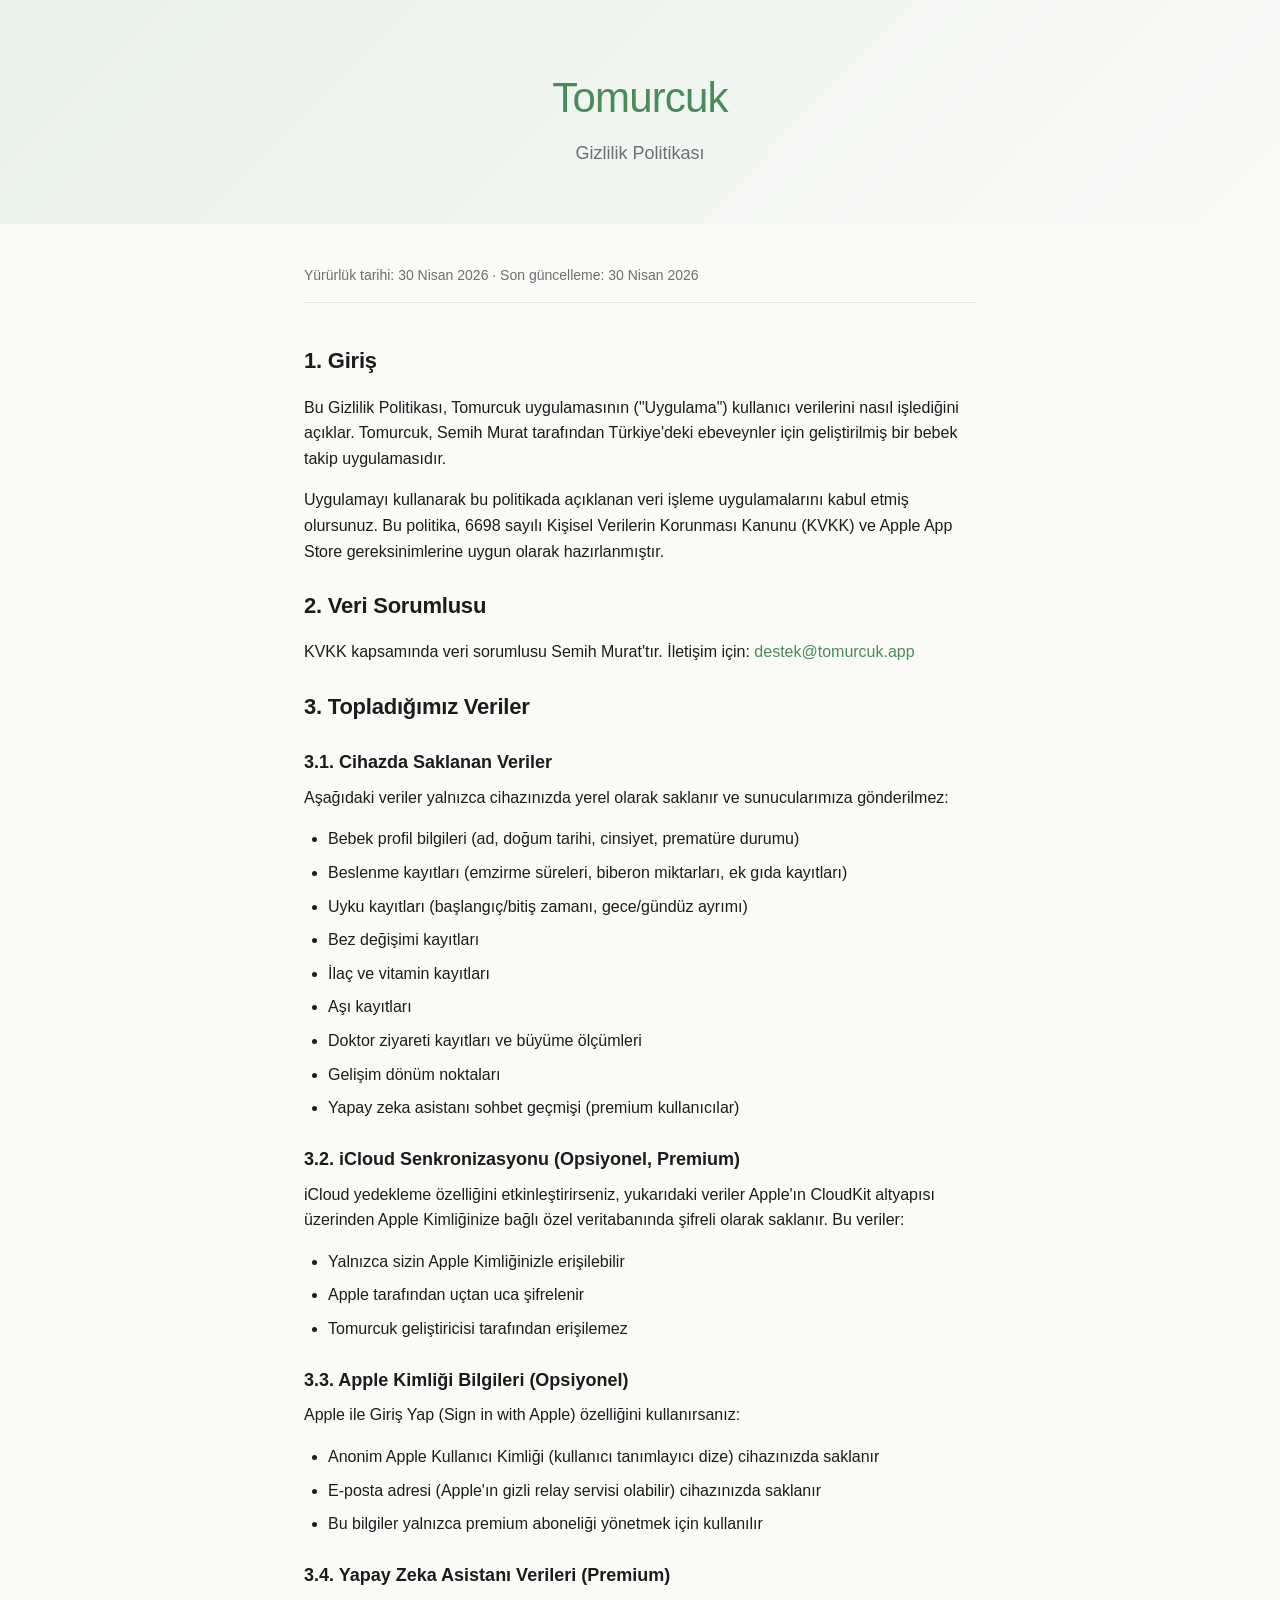
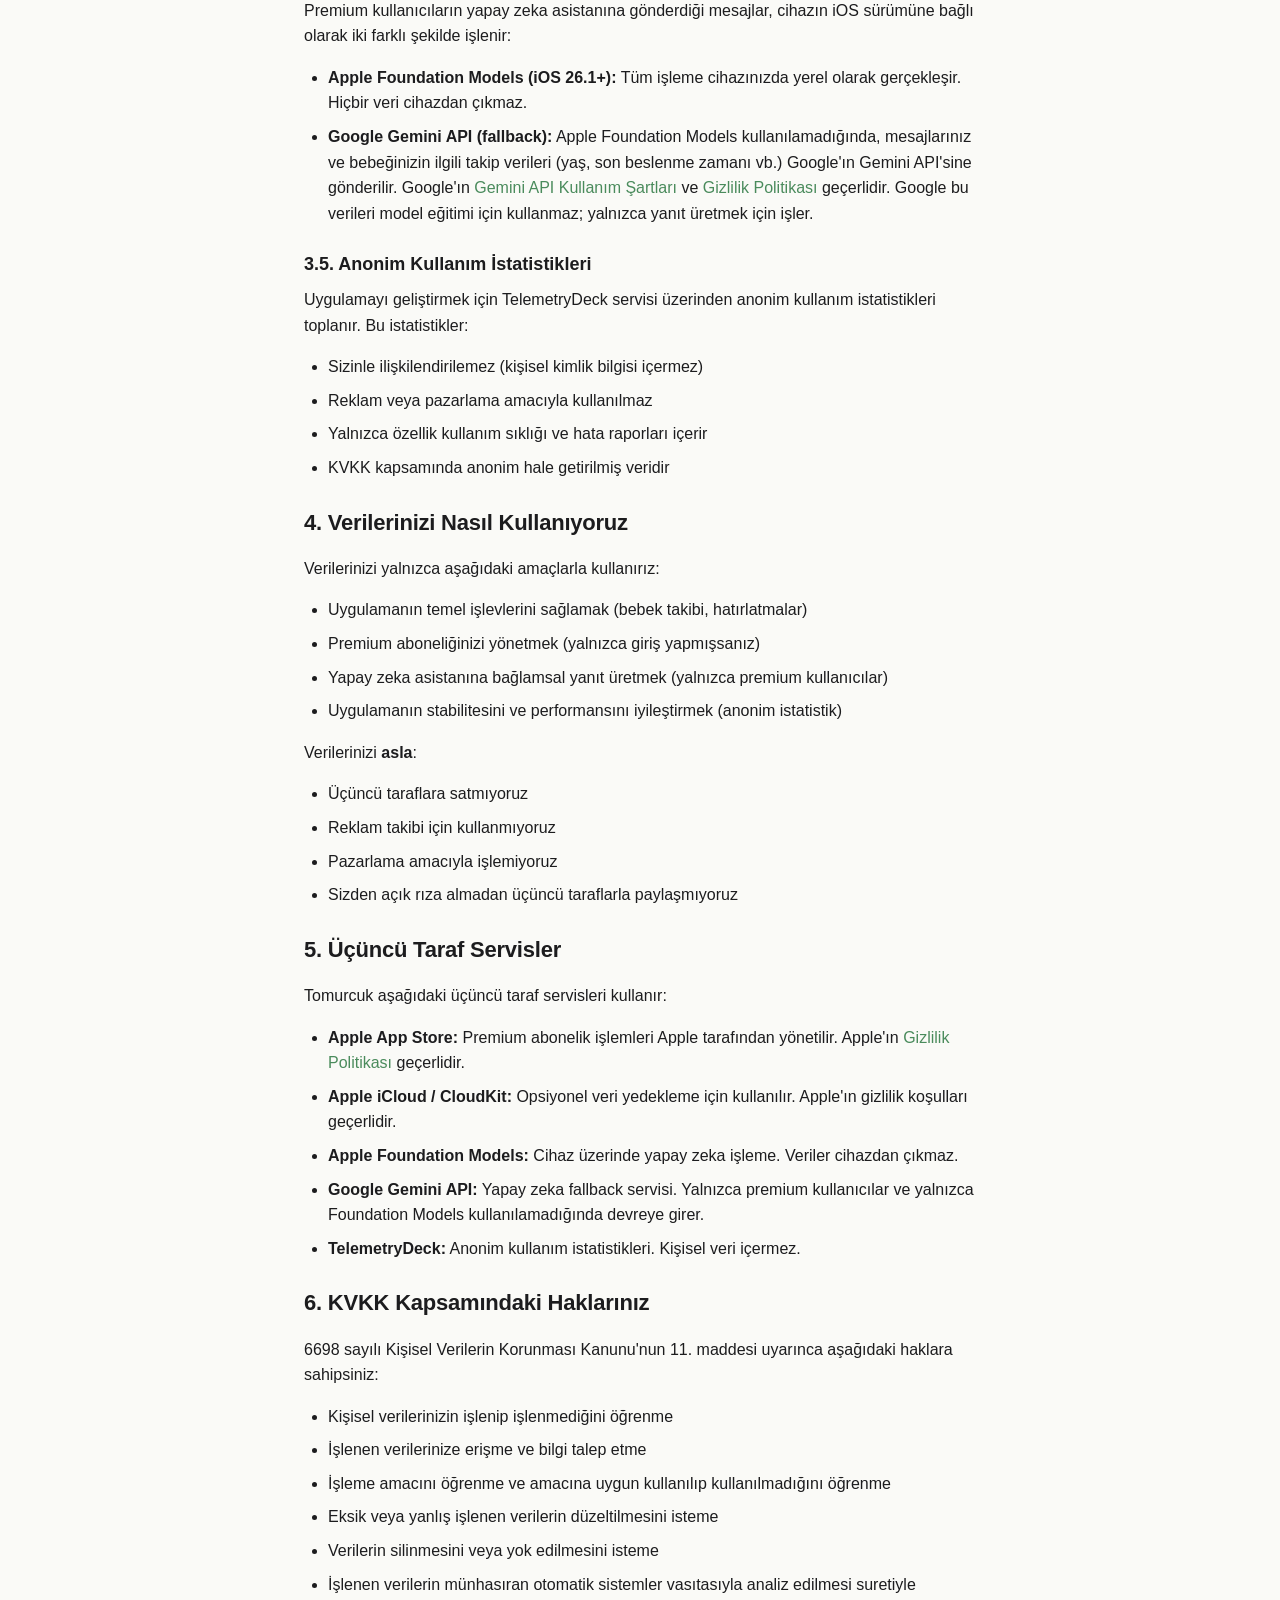
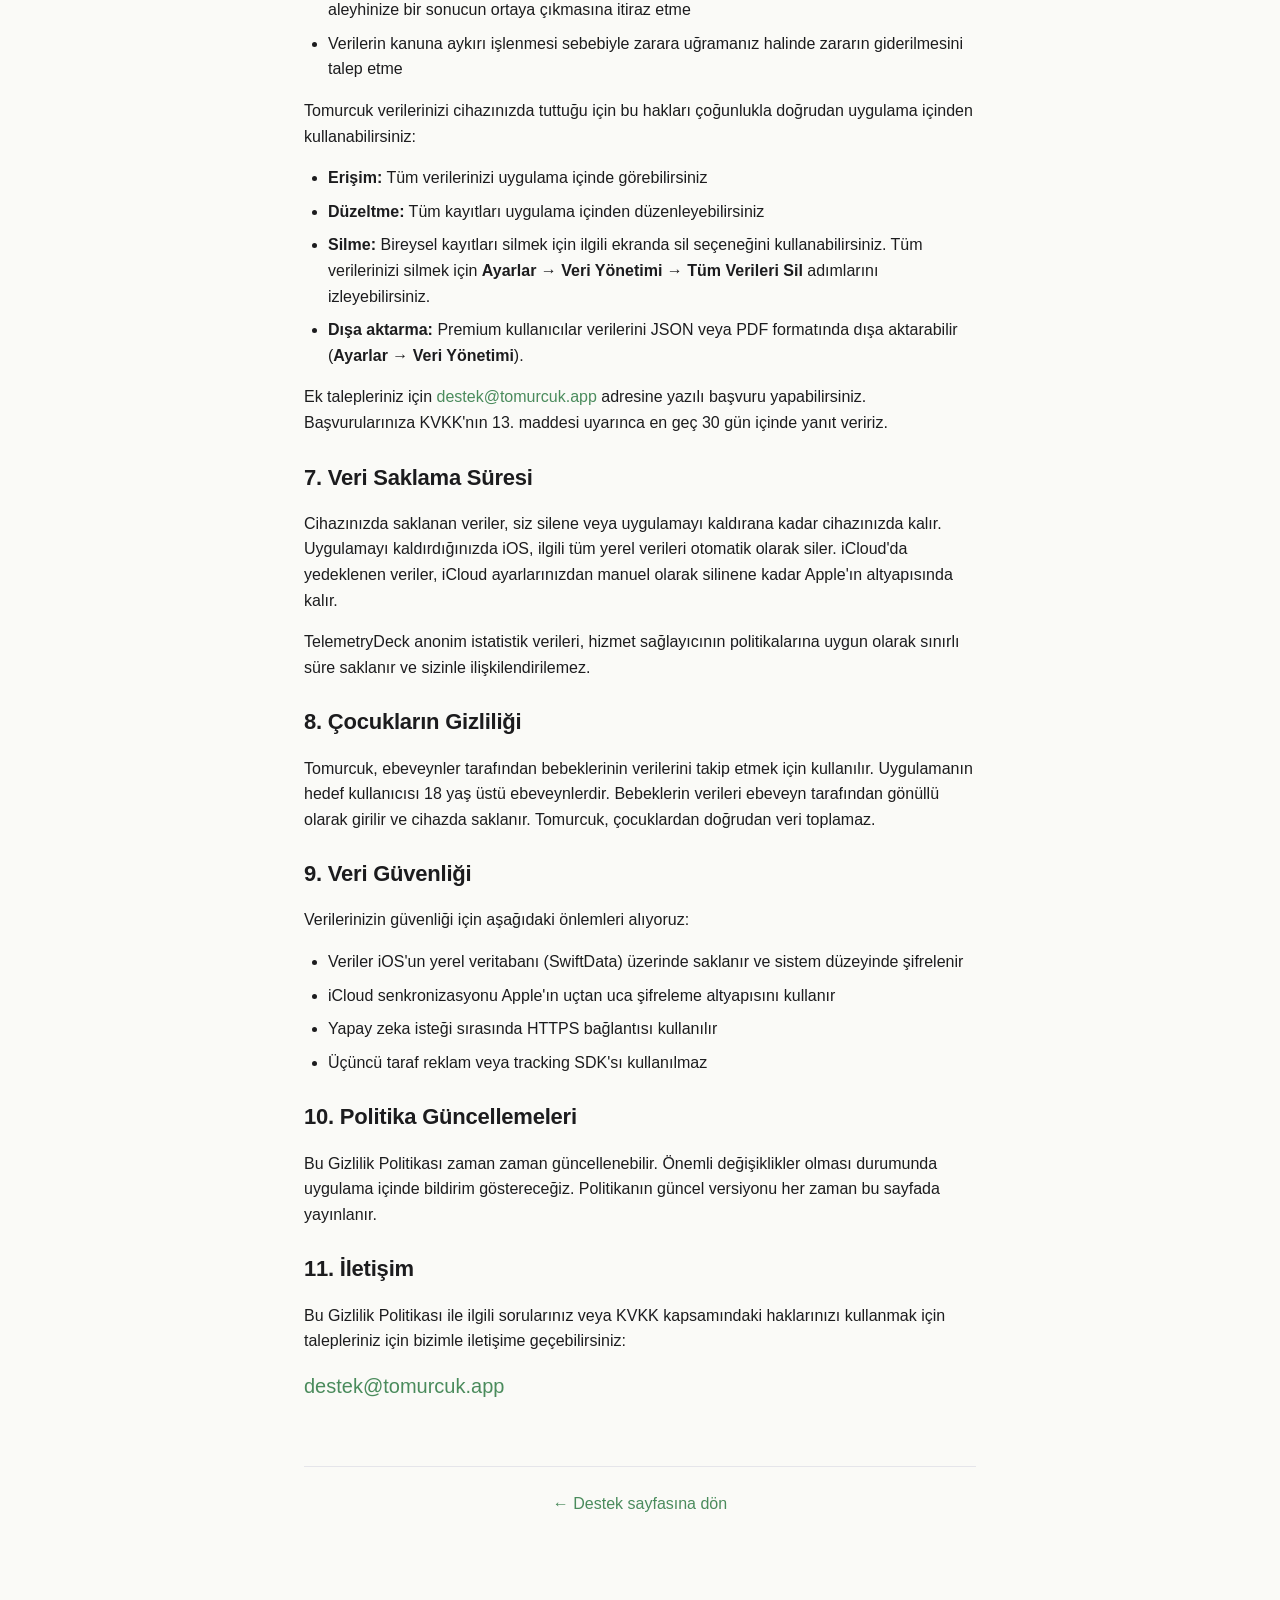
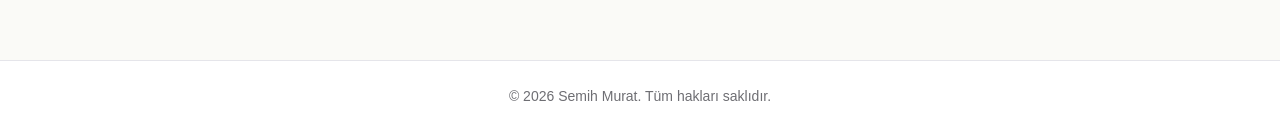
==== privacy.html @ 0580f62c "Initial States" ====
<!DOCTYPE html>
<html lang="tr">
<head>
  <meta charset="UTF-8">
  <meta name="viewport" content="width=device-width, initial-scale=1.0">
  <meta name="description" content="Tomurcuk uygulamasının gizlilik politikası. KVKK uyumlu, şeffaf veri kullanımı.">
  <title>Tomurcuk — Gizlilik Politikası</title>
  <link rel="stylesheet" href="style.css">
</head>
<body>
  <header class="hero">
    <div class="container">
      <h1 class="logo"><a href="index.html">Tomurcuk</a></h1>
      <p class="tagline">Gizlilik Politikası</p>
    </div>
  </header>

  <main class="container legal">
    <p class="meta">Yürürlük tarihi: 30 Nisan 2026 &middot; Son güncelleme: 30 Nisan 2026</p>

    <section>
      <h2>1. Giriş</h2>
      <p>
        Bu Gizlilik Politikası, Tomurcuk uygulamasının ("Uygulama") kullanıcı
        verilerini nasıl işlediğini açıklar. Tomurcuk, Semih Murat tarafından
        Türkiye'deki ebeveynler için geliştirilmiş bir bebek takip
        uygulamasıdır.
      </p>
      <p>
        Uygulamayı kullanarak bu politikada açıklanan veri işleme uygulamalarını
        kabul etmiş olursunuz. Bu politika, 6698 sayılı Kişisel Verilerin
        Korunması Kanunu (KVKK) ve Apple App Store gereksinimlerine uygun olarak
        hazırlanmıştır.
      </p>
    </section>

    <section>
      <h2>2. Veri Sorumlusu</h2>
      <p>
        KVKK kapsamında veri sorumlusu Semih Murat'tır. İletişim için:
        <a href="mailto:destek@tomurcuk.app">destek@tomurcuk.app</a>
      </p>
    </section>

    <section>
      <h2>3. Topladığımız Veriler</h2>

      <h3>3.1. Cihazda Saklanan Veriler</h3>
      <p>
        Aşağıdaki veriler yalnızca cihazınızda yerel olarak saklanır ve
        sunucularımıza gönderilmez:
      </p>
      <ul>
        <li>Bebek profil bilgileri (ad, doğum tarihi, cinsiyet, prematüre durumu)</li>
        <li>Beslenme kayıtları (emzirme süreleri, biberon miktarları, ek gıda kayıtları)</li>
        <li>Uyku kayıtları (başlangıç/bitiş zamanı, gece/gündüz ayrımı)</li>
        <li>Bez değişimi kayıtları</li>
        <li>İlaç ve vitamin kayıtları</li>
        <li>Aşı kayıtları</li>
        <li>Doktor ziyareti kayıtları ve büyüme ölçümleri</li>
        <li>Gelişim dönüm noktaları</li>
        <li>Yapay zeka asistanı sohbet geçmişi (premium kullanıcılar)</li>
      </ul>

      <h3>3.2. iCloud Senkronizasyonu (Opsiyonel, Premium)</h3>
      <p>
        iCloud yedekleme özelliğini etkinleştirirseniz, yukarıdaki veriler
        Apple'ın CloudKit altyapısı üzerinden Apple Kimliğinize bağlı özel
        veritabanında şifreli olarak saklanır. Bu veriler:
      </p>
      <ul>
        <li>Yalnızca sizin Apple Kimliğinizle erişilebilir</li>
        <li>Apple tarafından uçtan uca şifrelenir</li>
        <li>Tomurcuk geliştiricisi tarafından erişilemez</li>
      </ul>

      <h3>3.3. Apple Kimliği Bilgileri (Opsiyonel)</h3>
      <p>
        Apple ile Giriş Yap (Sign in with Apple) özelliğini kullanırsanız:
      </p>
      <ul>
        <li>
          Anonim Apple Kullanıcı Kimliği (kullanıcı tanımlayıcı dize) cihazınızda
          saklanır
        </li>
        <li>E-posta adresi (Apple'ın gizli relay servisi olabilir) cihazınızda saklanır</li>
        <li>Bu bilgiler yalnızca premium aboneliği yönetmek için kullanılır</li>
      </ul>

      <h3>3.4. Yapay Zeka Asistanı Verileri (Premium)</h3>
      <p>
        Premium kullanıcıların yapay zeka asistanına gönderdiği mesajlar, cihazın
        iOS sürümüne bağlı olarak iki farklı şekilde işlenir:
      </p>
      <ul>
        <li>
          <strong>Apple Foundation Models (iOS 26.1+):</strong> Tüm işleme
          cihazınızda yerel olarak gerçekleşir. Hiçbir veri cihazdan çıkmaz.
        </li>
        <li>
          <strong>Google Gemini API (fallback):</strong> Apple Foundation Models
          kullanılamadığında, mesajlarınız ve bebeğinizin ilgili takip verileri
          (yaş, son beslenme zamanı vb.) Google'ın Gemini API'sine gönderilir.
          Google'ın <a href="https://ai.google.dev/gemini-api/terms" target="_blank" rel="noopener">Gemini API Kullanım Şartları</a>
          ve <a href="https://policies.google.com/privacy" target="_blank" rel="noopener">Gizlilik Politikası</a> geçerlidir.
          Google bu verileri model eğitimi için kullanmaz; yalnızca yanıt üretmek
          için işler.
        </li>
      </ul>

      <h3>3.5. Anonim Kullanım İstatistikleri</h3>
      <p>
        Uygulamayı geliştirmek için TelemetryDeck servisi üzerinden anonim
        kullanım istatistikleri toplanır. Bu istatistikler:
      </p>
      <ul>
        <li>Sizinle ilişkilendirilemez (kişisel kimlik bilgisi içermez)</li>
        <li>Reklam veya pazarlama amacıyla kullanılmaz</li>
        <li>Yalnızca özellik kullanım sıklığı ve hata raporları içerir</li>
        <li>KVKK kapsamında anonim hale getirilmiş veridir</li>
      </ul>
    </section>

    <section>
      <h2>4. Verilerinizi Nasıl Kullanıyoruz</h2>
      <p>Verilerinizi yalnızca aşağıdaki amaçlarla kullanırız:</p>
      <ul>
        <li>Uygulamanın temel işlevlerini sağlamak (bebek takibi, hatırlatmalar)</li>
        <li>Premium aboneliğinizi yönetmek (yalnızca giriş yapmışsanız)</li>
        <li>Yapay zeka asistanına bağlamsal yanıt üretmek (yalnızca premium kullanıcılar)</li>
        <li>Uygulamanın stabilitesini ve performansını iyileştirmek (anonim istatistik)</li>
      </ul>
      <p>Verilerinizi <strong>asla</strong>:</p>
      <ul>
        <li>Üçüncü taraflara satmıyoruz</li>
        <li>Reklam takibi için kullanmıyoruz</li>
        <li>Pazarlama amacıyla işlemiyoruz</li>
        <li>Sizden açık rıza almadan üçüncü taraflarla paylaşmıyoruz</li>
      </ul>
    </section>

    <section>
      <h2>5. Üçüncü Taraf Servisler</h2>
      <p>Tomurcuk aşağıdaki üçüncü taraf servisleri kullanır:</p>
      <ul>
        <li>
          <strong>Apple App Store:</strong> Premium abonelik işlemleri Apple
          tarafından yönetilir. Apple'ın
          <a href="https://www.apple.com/legal/privacy/tr/" target="_blank" rel="noopener">Gizlilik Politikası</a> geçerlidir.
        </li>
        <li>
          <strong>Apple iCloud / CloudKit:</strong> Opsiyonel veri yedekleme
          için kullanılır. Apple'ın gizlilik koşulları geçerlidir.
        </li>
        <li>
          <strong>Apple Foundation Models:</strong> Cihaz üzerinde yapay zeka
          işleme. Veriler cihazdan çıkmaz.
        </li>
        <li>
          <strong>Google Gemini API:</strong> Yapay zeka fallback servisi.
          Yalnızca premium kullanıcılar ve yalnızca Foundation Models
          kullanılamadığında devreye girer.
        </li>
        <li>
          <strong>TelemetryDeck:</strong> Anonim kullanım istatistikleri.
          Kişisel veri içermez.
        </li>
      </ul>
    </section>

    <section>
      <h2>6. KVKK Kapsamındaki Haklarınız</h2>
      <p>
        6698 sayılı Kişisel Verilerin Korunması Kanunu'nun 11. maddesi uyarınca
        aşağıdaki haklara sahipsiniz:
      </p>
      <ul>
        <li>Kişisel verilerinizin işlenip işlenmediğini öğrenme</li>
        <li>İşlenen verilerinize erişme ve bilgi talep etme</li>
        <li>İşleme amacını öğrenme ve amacına uygun kullanılıp kullanılmadığını öğrenme</li>
        <li>Eksik veya yanlış işlenen verilerin düzeltilmesini isteme</li>
        <li>Verilerin silinmesini veya yok edilmesini isteme</li>
        <li>İşlenen verilerin münhasıran otomatik sistemler vasıtasıyla analiz edilmesi suretiyle aleyhinize bir sonucun ortaya çıkmasına itiraz etme</li>
        <li>Verilerin kanuna aykırı işlenmesi sebebiyle zarara uğramanız halinde zararın giderilmesini talep etme</li>
      </ul>
      <p>
        Tomurcuk verilerinizi cihazınızda tuttuğu için bu hakları çoğunlukla
        doğrudan uygulama içinden kullanabilirsiniz:
      </p>
      <ul>
        <li><strong>Erişim:</strong> Tüm verilerinizi uygulama içinde görebilirsiniz</li>
        <li>
          <strong>Düzeltme:</strong> Tüm kayıtları uygulama içinden
          düzenleyebilirsiniz
        </li>
        <li>
          <strong>Silme:</strong> Bireysel kayıtları silmek için ilgili ekranda
          sil seçeneğini kullanabilirsiniz. Tüm verilerinizi silmek için
          <strong>Ayarlar &rarr; Veri Yönetimi &rarr; Tüm Verileri Sil</strong>
          adımlarını izleyebilirsiniz.
        </li>
        <li>
          <strong>Dışa aktarma:</strong> Premium kullanıcılar verilerini JSON
          veya PDF formatında dışa aktarabilir
          (<strong>Ayarlar &rarr; Veri Yönetimi</strong>).
        </li>
      </ul>
      <p>
        Ek talepleriniz için
        <a href="mailto:destek@tomurcuk.app">destek@tomurcuk.app</a> adresine
        yazılı başvuru yapabilirsiniz. Başvurularınıza KVKK'nın 13. maddesi
        uyarınca en geç 30 gün içinde yanıt veririz.
      </p>
    </section>

    <section>
      <h2>7. Veri Saklama Süresi</h2>
      <p>
        Cihazınızda saklanan veriler, siz silene veya uygulamayı kaldırana kadar
        cihazınızda kalır. Uygulamayı kaldırdığınızda iOS, ilgili tüm yerel
        verileri otomatik olarak siler. iCloud'da yedeklenen veriler, iCloud
        ayarlarınızdan manuel olarak silinene kadar Apple'ın altyapısında kalır.
      </p>
      <p>
        TelemetryDeck anonim istatistik verileri, hizmet sağlayıcının
        politikalarına uygun olarak sınırlı süre saklanır ve sizinle
        ilişkilendirilemez.
      </p>
    </section>

    <section>
      <h2>8. Çocukların Gizliliği</h2>
      <p>
        Tomurcuk, ebeveynler tarafından bebeklerinin verilerini takip etmek için
        kullanılır. Uygulamanın hedef kullanıcısı 18 yaş üstü ebeveynlerdir.
        Bebeklerin verileri ebeveyn tarafından gönüllü olarak girilir ve
        cihazda saklanır. Tomurcuk, çocuklardan doğrudan veri toplamaz.
      </p>
    </section>

    <section>
      <h2>9. Veri Güvenliği</h2>
      <p>
        Verilerinizin güvenliği için aşağıdaki önlemleri alıyoruz:
      </p>
      <ul>
        <li>Veriler iOS'un yerel veritabanı (SwiftData) üzerinde saklanır ve sistem düzeyinde şifrelenir</li>
        <li>iCloud senkronizasyonu Apple'ın uçtan uca şifreleme altyapısını kullanır</li>
        <li>Yapay zeka isteği sırasında HTTPS bağlantısı kullanılır</li>
        <li>Üçüncü taraf reklam veya tracking SDK'sı kullanılmaz</li>
      </ul>
    </section>

    <section>
      <h2>10. Politika Güncellemeleri</h2>
      <p>
        Bu Gizlilik Politikası zaman zaman güncellenebilir. Önemli değişiklikler
        olması durumunda uygulama içinde bildirim göstereceğiz. Politikanın güncel
        versiyonu her zaman bu sayfada yayınlanır.
      </p>
    </section>

    <section>
      <h2>11. İletişim</h2>
      <p>
        Bu Gizlilik Politikası ile ilgili sorularınız veya KVKK kapsamındaki
        haklarınızı kullanmak için talepleriniz için bizimle iletişime
        geçebilirsiniz:
      </p>
      <p class="email">
        <a href="mailto:destek@tomurcuk.app">destek@tomurcuk.app</a>
      </p>
    </section>

    <p class="back-link">
      <a href="index.html">&larr; Destek sayfasına dön</a>
    </p>
  </main>

  <footer>
    <div class="container">
      <p>&copy; 2026 Semih Murat. Tüm hakları saklıdır.</p>
    </div>
  </footer>
</body>
</html>
---- style.css ----
/* Tomurcuk Destek Sayfası — Tasarım Dili
   ========================================
   Renk paleti uygulamadaki AppColors token'larıyla uyumlu:
   - primaryGreen tonları (Tomurcuk yeşili)
   - soft pastel arka planlar
   - generous whitespace
   - SF Pro / Inter rounded tipografi (system fallback)
*/

:root {
  --color-bg: #FAFAF7;
  --color-bg-card: #FFFFFF;
  --color-text-primary: #1C1C1E;
  --color-text-secondary: #6E6E73;
  --color-accent: #4A8B5C;
  --color-accent-soft: #E8F1EA;
  --color-border: #E5E5EA;
  --color-link: #4A8B5C;
  --color-link-hover: #2F6B41;

  --space-xs: 8px;
  --space-sm: 16px;
  --space-md: 24px;
  --space-lg: 40px;
  --space-xl: 64px;

  --radius-sm: 8px;
  --radius-md: 12px;
  --radius-lg: 20px;

  --font-display: -apple-system, BlinkMacSystemFont, "SF Pro Rounded", "SF Pro Display",
    "Inter", "Helvetica Neue", Arial, sans-serif;
  --font-body: -apple-system, BlinkMacSystemFont, "SF Pro Text", "Inter",
    "Helvetica Neue", Arial, sans-serif;

  --max-width: 720px;
}

@media (prefers-color-scheme: dark) {
  :root {
    --color-bg: #1C1C1E;
    --color-bg-card: #2C2C2E;
    --color-text-primary: #F2F2F7;
    --color-text-secondary: #AEAEB2;
    --color-accent: #7CB89A;
    --color-accent-soft: #2C3A30;
    --color-border: #38383A;
    --color-link: #7CB89A;
    --color-link-hover: #A8D4BC;
  }
}

* {
  box-sizing: border-box;
  margin: 0;
  padding: 0;
}

html {
  scroll-behavior: smooth;
}

body {
  background: var(--color-bg);
  color: var(--color-text-primary);
  font-family: var(--font-body);
  font-size: 16px;
  line-height: 1.6;
  -webkit-font-smoothing: antialiased;
  -moz-osx-font-smoothing: grayscale;
}

.container {
  max-width: var(--max-width);
  margin: 0 auto;
  padding: 0 var(--space-md);
}

/* Hero */
.hero {
  background: linear-gradient(135deg, var(--color-accent-soft) 0%, var(--color-bg) 100%);
  padding: var(--space-xl) 0 var(--space-lg);
  text-align: center;
}

.logo {
  font-family: var(--font-display);
  font-size: 42px;
  font-weight: 700;
  letter-spacing: -0.02em;
  color: var(--color-accent);
  margin-bottom: var(--space-xs);
}

.logo a {
  color: var(--color-accent);
  text-decoration: none;
}

.tagline {
  font-size: 18px;
  color: var(--color-text-secondary);
  font-weight: 500;
}

/* Main */
main {
  padding: var(--space-lg) var(--space-md);
}

main.legal {
  padding-top: var(--space-lg);
  padding-bottom: var(--space-xl);
}

section {
  margin-bottom: var(--space-lg);
}

h2 {
  font-family: var(--font-display);
  font-size: 26px;
  font-weight: 600;
  letter-spacing: -0.01em;
  margin-bottom: var(--space-sm);
  color: var(--color-text-primary);
}

h3 {
  font-family: var(--font-display);
  font-size: 18px;
  font-weight: 600;
  margin-top: var(--space-md);
  margin-bottom: var(--space-xs);
  color: var(--color-text-primary);
}

p {
  margin-bottom: var(--space-sm);
  color: var(--color-text-primary);
}

a {
  color: var(--color-link);
  text-decoration: none;
  font-weight: 500;
  transition: color 0.15s ease;
}

a:hover {
  color: var(--color-link-hover);
  text-decoration: underline;
}

ul {
  margin: var(--space-sm) 0;
  padding-left: var(--space-md);
}

li {
  margin-bottom: var(--space-xs);
  color: var(--color-text-primary);
}

strong {
  font-weight: 600;
  color: var(--color-text-primary);
}

/* FAQ */
.faq details {
  background: var(--color-bg-card);
  border: 1px solid var(--color-border);
  border-radius: var(--radius-md);
  padding: var(--space-sm) var(--space-md);
  margin-bottom: var(--space-sm);
  transition: border-color 0.15s ease;
}

.faq details[open] {
  border-color: var(--color-accent);
}

.faq summary {
  cursor: pointer;
  font-weight: 600;
  font-size: 16px;
  color: var(--color-text-primary);
  list-style: none;
  position: relative;
  padding-right: var(--space-md);
}

.faq summary::-webkit-details-marker {
  display: none;
}

.faq summary::after {
  content: "+";
  position: absolute;
  right: 0;
  top: 50%;
  transform: translateY(-50%);
  font-size: 22px;
  font-weight: 300;
  color: var(--color-accent);
  transition: transform 0.2s ease;
}

.faq details[open] summary::after {
  content: "−";
}

.faq details p {
  margin-top: var(--space-sm);
  color: var(--color-text-secondary);
}

/* Contact */
.contact {
  background: var(--color-accent-soft);
  border-radius: var(--radius-lg);
  padding: var(--space-md);
  text-align: center;
}

.contact h2 {
  margin-bottom: var(--space-xs);
}

.email {
  font-size: 20px;
  font-weight: 600;
  margin: var(--space-sm) 0 var(--space-xs);
}

.response-time {
  font-size: 14px;
  color: var(--color-text-secondary);
  margin: 0;
}

/* Links */
.links ul {
  list-style: none;
  padding: 0;
}

.links li {
  margin-bottom: var(--space-xs);
}

/* Legal Pages */
.legal .meta {
  font-size: 14px;
  color: var(--color-text-secondary);
  margin-bottom: var(--space-lg);
  padding-bottom: var(--space-sm);
  border-bottom: 1px solid var(--color-border);
}

.legal section {
  margin-bottom: var(--space-md);
}

.legal h2 {
  font-size: 22px;
  margin-top: var(--space-lg);
}

.legal h2:first-of-type {
  margin-top: 0;
}

.back-link {
  margin-top: var(--space-xl);
  padding-top: var(--space-md);
  border-top: 1px solid var(--color-border);
  text-align: center;
}

/* Footer */
footer {
  background: var(--color-bg-card);
  border-top: 1px solid var(--color-border);
  padding: var(--space-md) 0;
  margin-top: var(--space-xl);
  text-align: center;
}

footer p {
  font-size: 14px;
  color: var(--color-text-secondary);
  margin-bottom: var(--space-xs);
}

footer .disclaimer {
  font-size: 12px;
  font-style: italic;
  margin: 0;
}

/* Responsive */
@media (max-width: 600px) {
  .logo {
    font-size: 36px;
  }

  .tagline {
    font-size: 16px;
  }

  h2 {
    font-size: 22px;
  }

  .hero {
    padding: var(--space-lg) 0 var(--space-md);
  }

  main {
    padding: var(--space-md) var(--space-sm);
  }
}
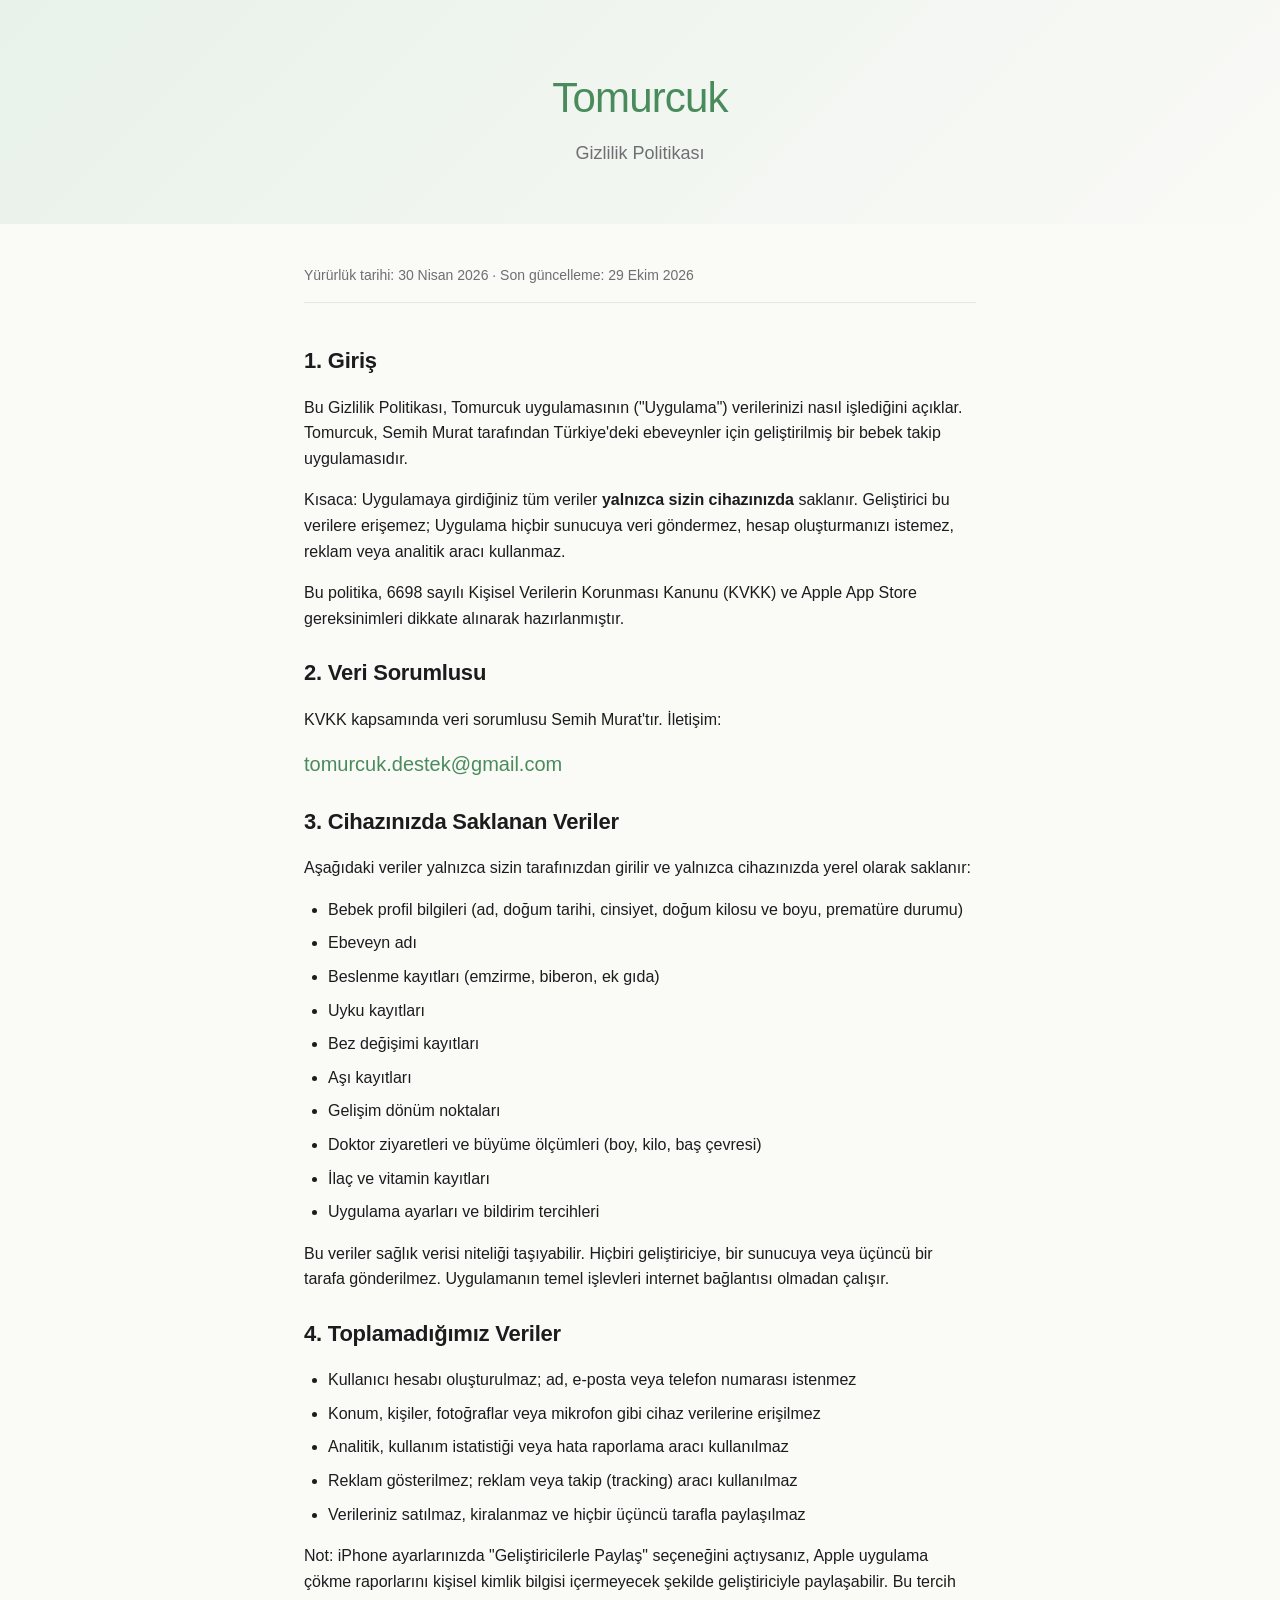
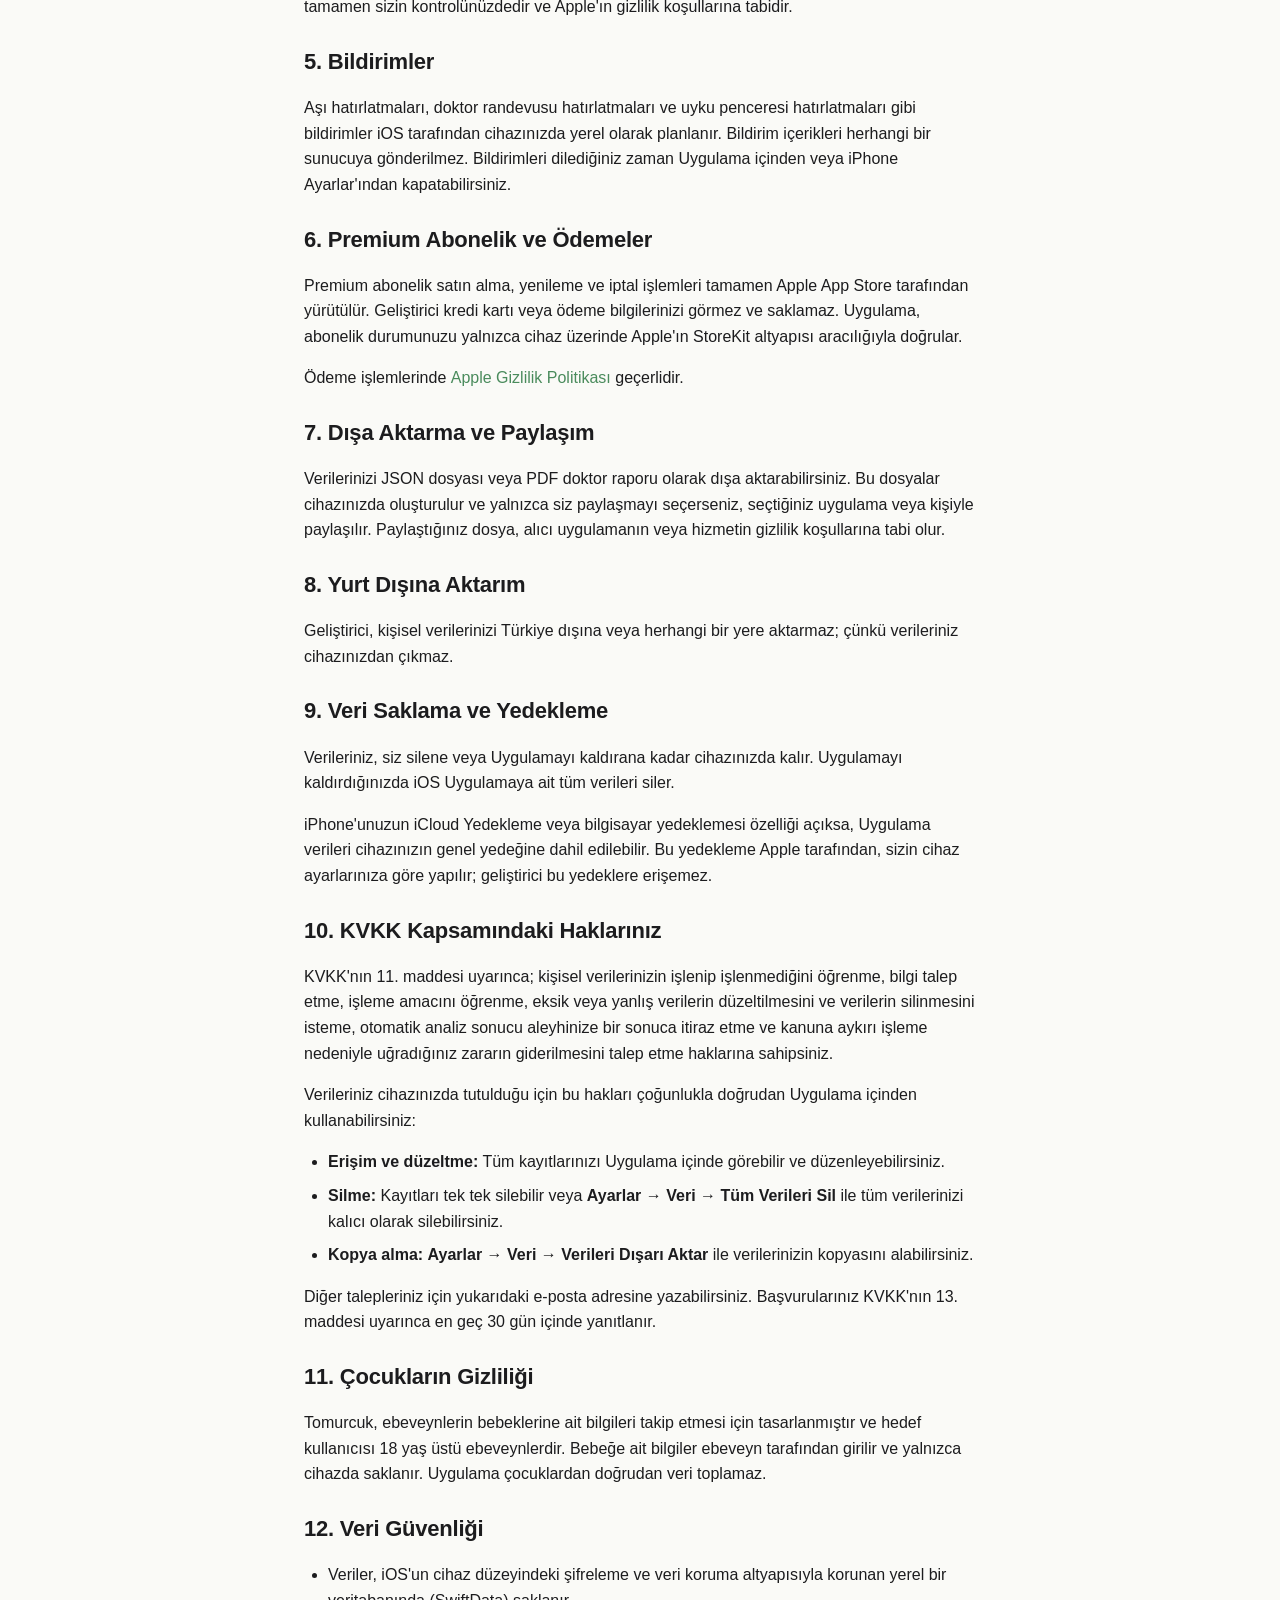
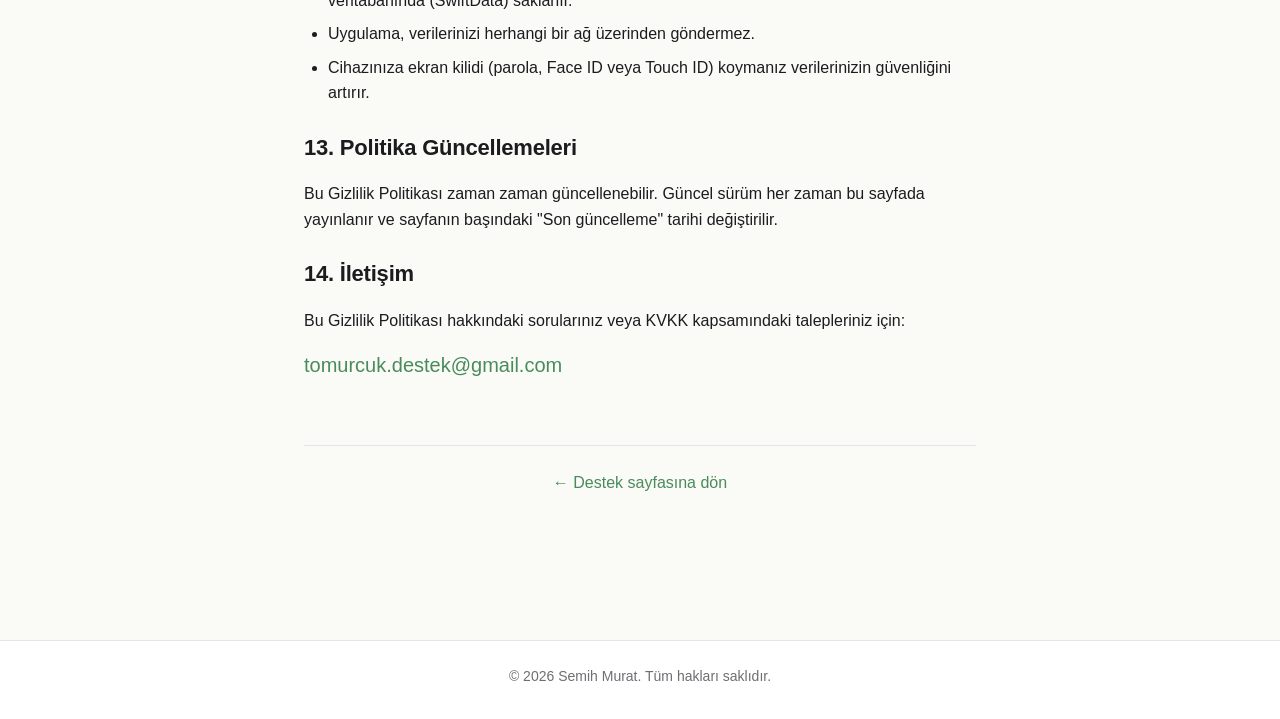
==== commit 67957ea6: "Update privacy policy details and contact information" ====
--- a/privacy.html
+++ b/privacy.html
@@ -3,7 +3,7 @@
 <head>
   <meta charset="UTF-8">
   <meta name="viewport" content="width=device-width, initial-scale=1.0">
-  <meta name="description" content="Tomurcuk uygulamasının gizlilik politikası. KVKK uyumlu, şeffaf veri kullanımı.">
+  <meta name="description" content="Tomurcuk uygulamasının gizlilik politikası ve KVKK aydınlatma metni.">
   <title>Tomurcuk — Gizlilik Politikası</title>
   <link rel="stylesheet" href="style.css">
 </head>
@@ -16,259 +16,201 @@
   </header>
 
   <main class="container legal">
-    <p class="meta">Yürürlük tarihi: 30 Nisan 2026 &middot; Son güncelleme: 30 Nisan 2026</p>
+    <p class="meta">Yürürlük tarihi: 30 Nisan 2026 &middot; Son güncelleme: 29 Ekim 2026</p>
 
     <section>
       <h2>1. Giriş</h2>
       <p>
-        Bu Gizlilik Politikası, Tomurcuk uygulamasının ("Uygulama") kullanıcı
-        verilerini nasıl işlediğini açıklar. Tomurcuk, Semih Murat tarafından
-        Türkiye'deki ebeveynler için geliştirilmiş bir bebek takip
-        uygulamasıdır.
-      </p>
-      <p>
-        Uygulamayı kullanarak bu politikada açıklanan veri işleme uygulamalarını
-        kabul etmiş olursunuz. Bu politika, 6698 sayılı Kişisel Verilerin
-        Korunması Kanunu (KVKK) ve Apple App Store gereksinimlerine uygun olarak
-        hazırlanmıştır.
+        Bu Gizlilik Politikası, Tomurcuk uygulamasının ("Uygulama") verilerinizi
+        nasıl işlediğini açıklar. Tomurcuk, Semih Murat tarafından Türkiye'deki
+        ebeveynler için geliştirilmiş bir bebek takip uygulamasıdır.
+      </p>
+      <p>
+        Kısaca: Uygulamaya girdiğiniz tüm veriler <strong>yalnızca sizin
+        cihazınızda</strong> saklanır. Geliştirici bu verilere erişemez; Uygulama
+        hiçbir sunucuya veri göndermez, hesap oluşturmanızı istemez, reklam veya
+        analitik aracı kullanmaz.
+      </p>
+      <p>
+        Bu politika, 6698 sayılı Kişisel Verilerin Korunması Kanunu (KVKK) ve
+        Apple App Store gereksinimleri dikkate alınarak hazırlanmıştır.
       </p>
     </section>
 
     <section>
       <h2>2. Veri Sorumlusu</h2>
       <p>
-        KVKK kapsamında veri sorumlusu Semih Murat'tır. İletişim için:
-        <a href="mailto:destek@tomurcuk.app">destek@tomurcuk.app</a>
-      </p>
-    </section>
-
-    <section>
-      <h2>3. Topladığımız Veriler</h2>
-
-      <h3>3.1. Cihazda Saklanan Veriler</h3>
-      <p>
-        Aşağıdaki veriler yalnızca cihazınızda yerel olarak saklanır ve
-        sunucularımıza gönderilmez:
-      </p>
-      <ul>
-        <li>Bebek profil bilgileri (ad, doğum tarihi, cinsiyet, prematüre durumu)</li>
-        <li>Beslenme kayıtları (emzirme süreleri, biberon miktarları, ek gıda kayıtları)</li>
-        <li>Uyku kayıtları (başlangıç/bitiş zamanı, gece/gündüz ayrımı)</li>
+        KVKK kapsamında veri sorumlusu Semih Murat'tır. İletişim:
+      </p>
+      <p class="email">
+        <a href="mailto:tomurcuk.destek@gmail.com">tomurcuk.destek@gmail.com</a>
+      </p>
+    </section>
+
+    <section>
+      <h2>3. Cihazınızda Saklanan Veriler</h2>
+      <p>
+        Aşağıdaki veriler yalnızca sizin tarafınızdan girilir ve yalnızca
+        cihazınızda yerel olarak saklanır:
+      </p>
+      <ul>
+        <li>Bebek profil bilgileri (ad, doğum tarihi, cinsiyet, doğum kilosu ve boyu, prematüre durumu)</li>
+        <li>Ebeveyn adı</li>
+        <li>Beslenme kayıtları (emzirme, biberon, ek gıda)</li>
+        <li>Uyku kayıtları</li>
         <li>Bez değişimi kayıtları</li>
+        <li>Aşı kayıtları</li>
+        <li>Gelişim dönüm noktaları</li>
+        <li>Doktor ziyaretleri ve büyüme ölçümleri (boy, kilo, baş çevresi)</li>
         <li>İlaç ve vitamin kayıtları</li>
-        <li>Aşı kayıtları</li>
-        <li>Doktor ziyareti kayıtları ve büyüme ölçümleri</li>
-        <li>Gelişim dönüm noktaları</li>
-        <li>Yapay zeka asistanı sohbet geçmişi (premium kullanıcılar)</li>
-      </ul>
-
-      <h3>3.2. iCloud Senkronizasyonu (Opsiyonel, Premium)</h3>
-      <p>
-        iCloud yedekleme özelliğini etkinleştirirseniz, yukarıdaki veriler
-        Apple'ın CloudKit altyapısı üzerinden Apple Kimliğinize bağlı özel
-        veritabanında şifreli olarak saklanır. Bu veriler:
-      </p>
-      <ul>
-        <li>Yalnızca sizin Apple Kimliğinizle erişilebilir</li>
-        <li>Apple tarafından uçtan uca şifrelenir</li>
-        <li>Tomurcuk geliştiricisi tarafından erişilemez</li>
-      </ul>
-
-      <h3>3.3. Apple Kimliği Bilgileri (Opsiyonel)</h3>
-      <p>
-        Apple ile Giriş Yap (Sign in with Apple) özelliğini kullanırsanız:
-      </p>
-      <ul>
-        <li>
-          Anonim Apple Kullanıcı Kimliği (kullanıcı tanımlayıcı dize) cihazınızda
-          saklanır
-        </li>
-        <li>E-posta adresi (Apple'ın gizli relay servisi olabilir) cihazınızda saklanır</li>
-        <li>Bu bilgiler yalnızca premium aboneliği yönetmek için kullanılır</li>
-      </ul>
-
-      <h3>3.4. Yapay Zeka Asistanı Verileri (Premium)</h3>
-      <p>
-        Premium kullanıcıların yapay zeka asistanına gönderdiği mesajlar, cihazın
-        iOS sürümüne bağlı olarak iki farklı şekilde işlenir:
-      </p>
-      <ul>
-        <li>
-          <strong>Apple Foundation Models (iOS 26.1+):</strong> Tüm işleme
-          cihazınızda yerel olarak gerçekleşir. Hiçbir veri cihazdan çıkmaz.
-        </li>
-        <li>
-          <strong>Google Gemini API (fallback):</strong> Apple Foundation Models
-          kullanılamadığında, mesajlarınız ve bebeğinizin ilgili takip verileri
-          (yaş, son beslenme zamanı vb.) Google'ın Gemini API'sine gönderilir.
-          Google'ın <a href="https://ai.google.dev/gemini-api/terms" target="_blank" rel="noopener">Gemini API Kullanım Şartları</a>
-          ve <a href="https://policies.google.com/privacy" target="_blank" rel="noopener">Gizlilik Politikası</a> geçerlidir.
-          Google bu verileri model eğitimi için kullanmaz; yalnızca yanıt üretmek
-          için işler.
-        </li>
-      </ul>
-
-      <h3>3.5. Anonim Kullanım İstatistikleri</h3>
-      <p>
-        Uygulamayı geliştirmek için TelemetryDeck servisi üzerinden anonim
-        kullanım istatistikleri toplanır. Bu istatistikler:
-      </p>
-      <ul>
-        <li>Sizinle ilişkilendirilemez (kişisel kimlik bilgisi içermez)</li>
-        <li>Reklam veya pazarlama amacıyla kullanılmaz</li>
-        <li>Yalnızca özellik kullanım sıklığı ve hata raporları içerir</li>
-        <li>KVKK kapsamında anonim hale getirilmiş veridir</li>
-      </ul>
-    </section>
-
-    <section>
-      <h2>4. Verilerinizi Nasıl Kullanıyoruz</h2>
-      <p>Verilerinizi yalnızca aşağıdaki amaçlarla kullanırız:</p>
-      <ul>
-        <li>Uygulamanın temel işlevlerini sağlamak (bebek takibi, hatırlatmalar)</li>
-        <li>Premium aboneliğinizi yönetmek (yalnızca giriş yapmışsanız)</li>
-        <li>Yapay zeka asistanına bağlamsal yanıt üretmek (yalnızca premium kullanıcılar)</li>
-        <li>Uygulamanın stabilitesini ve performansını iyileştirmek (anonim istatistik)</li>
-      </ul>
-      <p>Verilerinizi <strong>asla</strong>:</p>
-      <ul>
-        <li>Üçüncü taraflara satmıyoruz</li>
-        <li>Reklam takibi için kullanmıyoruz</li>
-        <li>Pazarlama amacıyla işlemiyoruz</li>
-        <li>Sizden açık rıza almadan üçüncü taraflarla paylaşmıyoruz</li>
-      </ul>
-    </section>
-
-    <section>
-      <h2>5. Üçüncü Taraf Servisler</h2>
-      <p>Tomurcuk aşağıdaki üçüncü taraf servisleri kullanır:</p>
-      <ul>
-        <li>
-          <strong>Apple App Store:</strong> Premium abonelik işlemleri Apple
-          tarafından yönetilir. Apple'ın
-          <a href="https://www.apple.com/legal/privacy/tr/" target="_blank" rel="noopener">Gizlilik Politikası</a> geçerlidir.
-        </li>
-        <li>
-          <strong>Apple iCloud / CloudKit:</strong> Opsiyonel veri yedekleme
-          için kullanılır. Apple'ın gizlilik koşulları geçerlidir.
-        </li>
-        <li>
-          <strong>Apple Foundation Models:</strong> Cihaz üzerinde yapay zeka
-          işleme. Veriler cihazdan çıkmaz.
-        </li>
-        <li>
-          <strong>Google Gemini API:</strong> Yapay zeka fallback servisi.
-          Yalnızca premium kullanıcılar ve yalnızca Foundation Models
-          kullanılamadığında devreye girer.
-        </li>
-        <li>
-          <strong>TelemetryDeck:</strong> Anonim kullanım istatistikleri.
-          Kişisel veri içermez.
-        </li>
-      </ul>
-    </section>
-
-    <section>
-      <h2>6. KVKK Kapsamındaki Haklarınız</h2>
-      <p>
-        6698 sayılı Kişisel Verilerin Korunması Kanunu'nun 11. maddesi uyarınca
-        aşağıdaki haklara sahipsiniz:
-      </p>
-      <ul>
-        <li>Kişisel verilerinizin işlenip işlenmediğini öğrenme</li>
-        <li>İşlenen verilerinize erişme ve bilgi talep etme</li>
-        <li>İşleme amacını öğrenme ve amacına uygun kullanılıp kullanılmadığını öğrenme</li>
-        <li>Eksik veya yanlış işlenen verilerin düzeltilmesini isteme</li>
-        <li>Verilerin silinmesini veya yok edilmesini isteme</li>
-        <li>İşlenen verilerin münhasıran otomatik sistemler vasıtasıyla analiz edilmesi suretiyle aleyhinize bir sonucun ortaya çıkmasına itiraz etme</li>
-        <li>Verilerin kanuna aykırı işlenmesi sebebiyle zarara uğramanız halinde zararın giderilmesini talep etme</li>
-      </ul>
-      <p>
-        Tomurcuk verilerinizi cihazınızda tuttuğu için bu hakları çoğunlukla
-        doğrudan uygulama içinden kullanabilirsiniz:
-      </p>
-      <ul>
-        <li><strong>Erişim:</strong> Tüm verilerinizi uygulama içinde görebilirsiniz</li>
-        <li>
-          <strong>Düzeltme:</strong> Tüm kayıtları uygulama içinden
-          düzenleyebilirsiniz
-        </li>
-        <li>
-          <strong>Silme:</strong> Bireysel kayıtları silmek için ilgili ekranda
-          sil seçeneğini kullanabilirsiniz. Tüm verilerinizi silmek için
-          <strong>Ayarlar &rarr; Veri Yönetimi &rarr; Tüm Verileri Sil</strong>
-          adımlarını izleyebilirsiniz.
-        </li>
-        <li>
-          <strong>Dışa aktarma:</strong> Premium kullanıcılar verilerini JSON
-          veya PDF formatında dışa aktarabilir
-          (<strong>Ayarlar &rarr; Veri Yönetimi</strong>).
-        </li>
-      </ul>
-      <p>
-        Ek talepleriniz için
-        <a href="mailto:destek@tomurcuk.app">destek@tomurcuk.app</a> adresine
-        yazılı başvuru yapabilirsiniz. Başvurularınıza KVKK'nın 13. maddesi
-        uyarınca en geç 30 gün içinde yanıt veririz.
-      </p>
-    </section>
-
-    <section>
-      <h2>7. Veri Saklama Süresi</h2>
-      <p>
-        Cihazınızda saklanan veriler, siz silene veya uygulamayı kaldırana kadar
-        cihazınızda kalır. Uygulamayı kaldırdığınızda iOS, ilgili tüm yerel
-        verileri otomatik olarak siler. iCloud'da yedeklenen veriler, iCloud
-        ayarlarınızdan manuel olarak silinene kadar Apple'ın altyapısında kalır.
-      </p>
-      <p>
-        TelemetryDeck anonim istatistik verileri, hizmet sağlayıcının
-        politikalarına uygun olarak sınırlı süre saklanır ve sizinle
-        ilişkilendirilemez.
-      </p>
-    </section>
-
-    <section>
-      <h2>8. Çocukların Gizliliği</h2>
-      <p>
-        Tomurcuk, ebeveynler tarafından bebeklerinin verilerini takip etmek için
-        kullanılır. Uygulamanın hedef kullanıcısı 18 yaş üstü ebeveynlerdir.
-        Bebeklerin verileri ebeveyn tarafından gönüllü olarak girilir ve
-        cihazda saklanır. Tomurcuk, çocuklardan doğrudan veri toplamaz.
-      </p>
-    </section>
-
-    <section>
-      <h2>9. Veri Güvenliği</h2>
-      <p>
-        Verilerinizin güvenliği için aşağıdaki önlemleri alıyoruz:
-      </p>
-      <ul>
-        <li>Veriler iOS'un yerel veritabanı (SwiftData) üzerinde saklanır ve sistem düzeyinde şifrelenir</li>
-        <li>iCloud senkronizasyonu Apple'ın uçtan uca şifreleme altyapısını kullanır</li>
-        <li>Yapay zeka isteği sırasında HTTPS bağlantısı kullanılır</li>
-        <li>Üçüncü taraf reklam veya tracking SDK'sı kullanılmaz</li>
-      </ul>
-    </section>
-
-    <section>
-      <h2>10. Politika Güncellemeleri</h2>
-      <p>
-        Bu Gizlilik Politikası zaman zaman güncellenebilir. Önemli değişiklikler
-        olması durumunda uygulama içinde bildirim göstereceğiz. Politikanın güncel
-        versiyonu her zaman bu sayfada yayınlanır.
-      </p>
-    </section>
-
-    <section>
-      <h2>11. İletişim</h2>
-      <p>
-        Bu Gizlilik Politikası ile ilgili sorularınız veya KVKK kapsamındaki
-        haklarınızı kullanmak için talepleriniz için bizimle iletişime
-        geçebilirsiniz:
+        <li>Uygulama ayarları ve bildirim tercihleri</li>
+      </ul>
+      <p>
+        Bu veriler sağlık verisi niteliği taşıyabilir. Hiçbiri geliştiriciye,
+        bir sunucuya veya üçüncü bir tarafa gönderilmez. Uygulamanın temel
+        işlevleri internet bağlantısı olmadan çalışır.
+      </p>
+    </section>
+
+    <section>
+      <h2>4. Toplamadığımız Veriler</h2>
+      <ul>
+        <li>Kullanıcı hesabı oluşturulmaz; ad, e-posta veya telefon numarası istenmez</li>
+        <li>Konum, kişiler, fotoğraflar veya mikrofon gibi cihaz verilerine erişilmez</li>
+        <li>Analitik, kullanım istatistiği veya hata raporlama aracı kullanılmaz</li>
+        <li>Reklam gösterilmez; reklam veya takip (tracking) aracı kullanılmaz</li>
+        <li>Verileriniz satılmaz, kiralanmaz ve hiçbir üçüncü tarafla paylaşılmaz</li>
+      </ul>
+      <p>
+        Not: iPhone ayarlarınızda "Geliştiricilerle Paylaş" seçeneğini
+        açtıysanız, Apple uygulama çökme raporlarını kişisel kimlik bilgisi
+        içermeyecek şekilde geliştiriciyle paylaşabilir. Bu tercih tamamen
+        sizin kontrolünüzdedir ve Apple'ın gizlilik koşullarına tabidir.
+      </p>
+    </section>
+
+    <section>
+      <h2>5. Bildirimler</h2>
+      <p>
+        Aşı hatırlatmaları, doktor randevusu hatırlatmaları ve uyku penceresi
+        hatırlatmaları gibi bildirimler iOS tarafından cihazınızda yerel olarak
+        planlanır. Bildirim içerikleri herhangi bir sunucuya gönderilmez.
+        Bildirimleri dilediğiniz zaman Uygulama içinden veya iPhone
+        Ayarlar'ından kapatabilirsiniz.
+      </p>
+    </section>
+
+    <section>
+      <h2>6. Premium Abonelik ve Ödemeler</h2>
+      <p>
+        Premium abonelik satın alma, yenileme ve iptal işlemleri tamamen Apple
+        App Store tarafından yürütülür. Geliştirici kredi kartı veya ödeme
+        bilgilerinizi görmez ve saklamaz. Uygulama, abonelik durumunuzu yalnızca
+        cihaz üzerinde Apple'ın StoreKit altyapısı aracılığıyla doğrular.
+      </p>
+      <p>
+        Ödeme işlemlerinde
+        <a href="https://www.apple.com/tr/legal/privacy/" target="_blank" rel="noopener">Apple Gizlilik Politikası</a>
+        geçerlidir.
+      </p>
+    </section>
+
+    <section>
+      <h2>7. Dışa Aktarma ve Paylaşım</h2>
+      <p>
+        Verilerinizi JSON dosyası veya PDF doktor raporu olarak dışa
+        aktarabilirsiniz. Bu dosyalar cihazınızda oluşturulur ve yalnızca siz
+        paylaşmayı seçerseniz, seçtiğiniz uygulama veya kişiyle paylaşılır.
+        Paylaştığınız dosya, alıcı uygulamanın veya hizmetin gizlilik
+        koşullarına tabi olur.
+      </p>
+    </section>
+
+    <section>
+      <h2>8. Yurt Dışına Aktarım</h2>
+      <p>
+        Geliştirici, kişisel verilerinizi Türkiye dışına veya herhangi bir
+        yere aktarmaz; çünkü verileriniz cihazınızdan çıkmaz.
+      </p>
+    </section>
+
+    <section>
+      <h2>9. Veri Saklama ve Yedekleme</h2>
+      <p>
+        Verileriniz, siz silene veya Uygulamayı kaldırana kadar cihazınızda
+        kalır. Uygulamayı kaldırdığınızda iOS Uygulamaya ait tüm verileri
+        siler.
+      </p>
+      <p>
+        iPhone'unuzun iCloud Yedekleme veya bilgisayar yedeklemesi özelliği
+        açıksa, Uygulama verileri cihazınızın genel yedeğine dahil edilebilir.
+        Bu yedekleme Apple tarafından, sizin cihaz ayarlarınıza göre yapılır;
+        geliştirici bu yedeklere erişemez.
+      </p>
+    </section>
+
+    <section>
+      <h2>10. KVKK Kapsamındaki Haklarınız</h2>
+      <p>
+        KVKK'nın 11. maddesi uyarınca; kişisel verilerinizin işlenip
+        işlenmediğini öğrenme, bilgi talep etme, işleme amacını öğrenme,
+        eksik veya yanlış verilerin düzeltilmesini ve verilerin silinmesini
+        isteme, otomatik analiz sonucu aleyhinize bir sonuca itiraz etme ve
+        kanuna aykırı işleme nedeniyle uğradığınız zararın giderilmesini talep
+        etme haklarına sahipsiniz.
+      </p>
+      <p>
+        Verileriniz cihazınızda tutulduğu için bu hakları çoğunlukla doğrudan
+        Uygulama içinden kullanabilirsiniz:
+      </p>
+      <ul>
+        <li><strong>Erişim ve düzeltme:</strong> Tüm kayıtlarınızı Uygulama içinde görebilir ve düzenleyebilirsiniz.</li>
+        <li><strong>Silme:</strong> Kayıtları tek tek silebilir veya <strong>Ayarlar &rarr; Veri &rarr; Tüm Verileri Sil</strong> ile tüm verilerinizi kalıcı olarak silebilirsiniz.</li>
+        <li><strong>Kopya alma:</strong> <strong>Ayarlar &rarr; Veri &rarr; Verileri Dışarı Aktar</strong> ile verilerinizin kopyasını alabilirsiniz.</li>
+      </ul>
+      <p>
+        Diğer talepleriniz için yukarıdaki e-posta adresine yazabilirsiniz.
+        Başvurularınız KVKK'nın 13. maddesi uyarınca en geç 30 gün içinde
+        yanıtlanır.
+      </p>
+    </section>
+
+    <section>
+      <h2>11. Çocukların Gizliliği</h2>
+      <p>
+        Tomurcuk, ebeveynlerin bebeklerine ait bilgileri takip etmesi için
+        tasarlanmıştır ve hedef kullanıcısı 18 yaş üstü ebeveynlerdir.
+        Bebeğe ait bilgiler ebeveyn tarafından girilir ve yalnızca cihazda
+        saklanır. Uygulama çocuklardan doğrudan veri toplamaz.
+      </p>
+    </section>
+
+    <section>
+      <h2>12. Veri Güvenliği</h2>
+      <ul>
+        <li>Veriler, iOS'un cihaz düzeyindeki şifreleme ve veri koruma altyapısıyla korunan yerel bir veritabanında (SwiftData) saklanır.</li>
+        <li>Uygulama, verilerinizi herhangi bir ağ üzerinden göndermez.</li>
+        <li>Cihazınıza ekran kilidi (parola, Face ID veya Touch ID) koymanız verilerinizin güvenliğini artırır.</li>
+      </ul>
+    </section>
+
+    <section>
+      <h2>13. Politika Güncellemeleri</h2>
+      <p>
+        Bu Gizlilik Politikası zaman zaman güncellenebilir. Güncel sürüm her
+        zaman bu sayfada yayınlanır ve sayfanın başındaki "Son güncelleme"
+        tarihi değiştirilir.
+      </p>
+    </section>
+
+    <section>
+      <h2>14. İletişim</h2>
+      <p>
+        Bu Gizlilik Politikası hakkındaki sorularınız veya KVKK kapsamındaki
+        talepleriniz için:
       </p>
       <p class="email">
-        <a href="mailto:destek@tomurcuk.app">destek@tomurcuk.app</a>
+        <a href="mailto:tomurcuk.destek@gmail.com">tomurcuk.destek@gmail.com</a>
       </p>
     </section>
 
